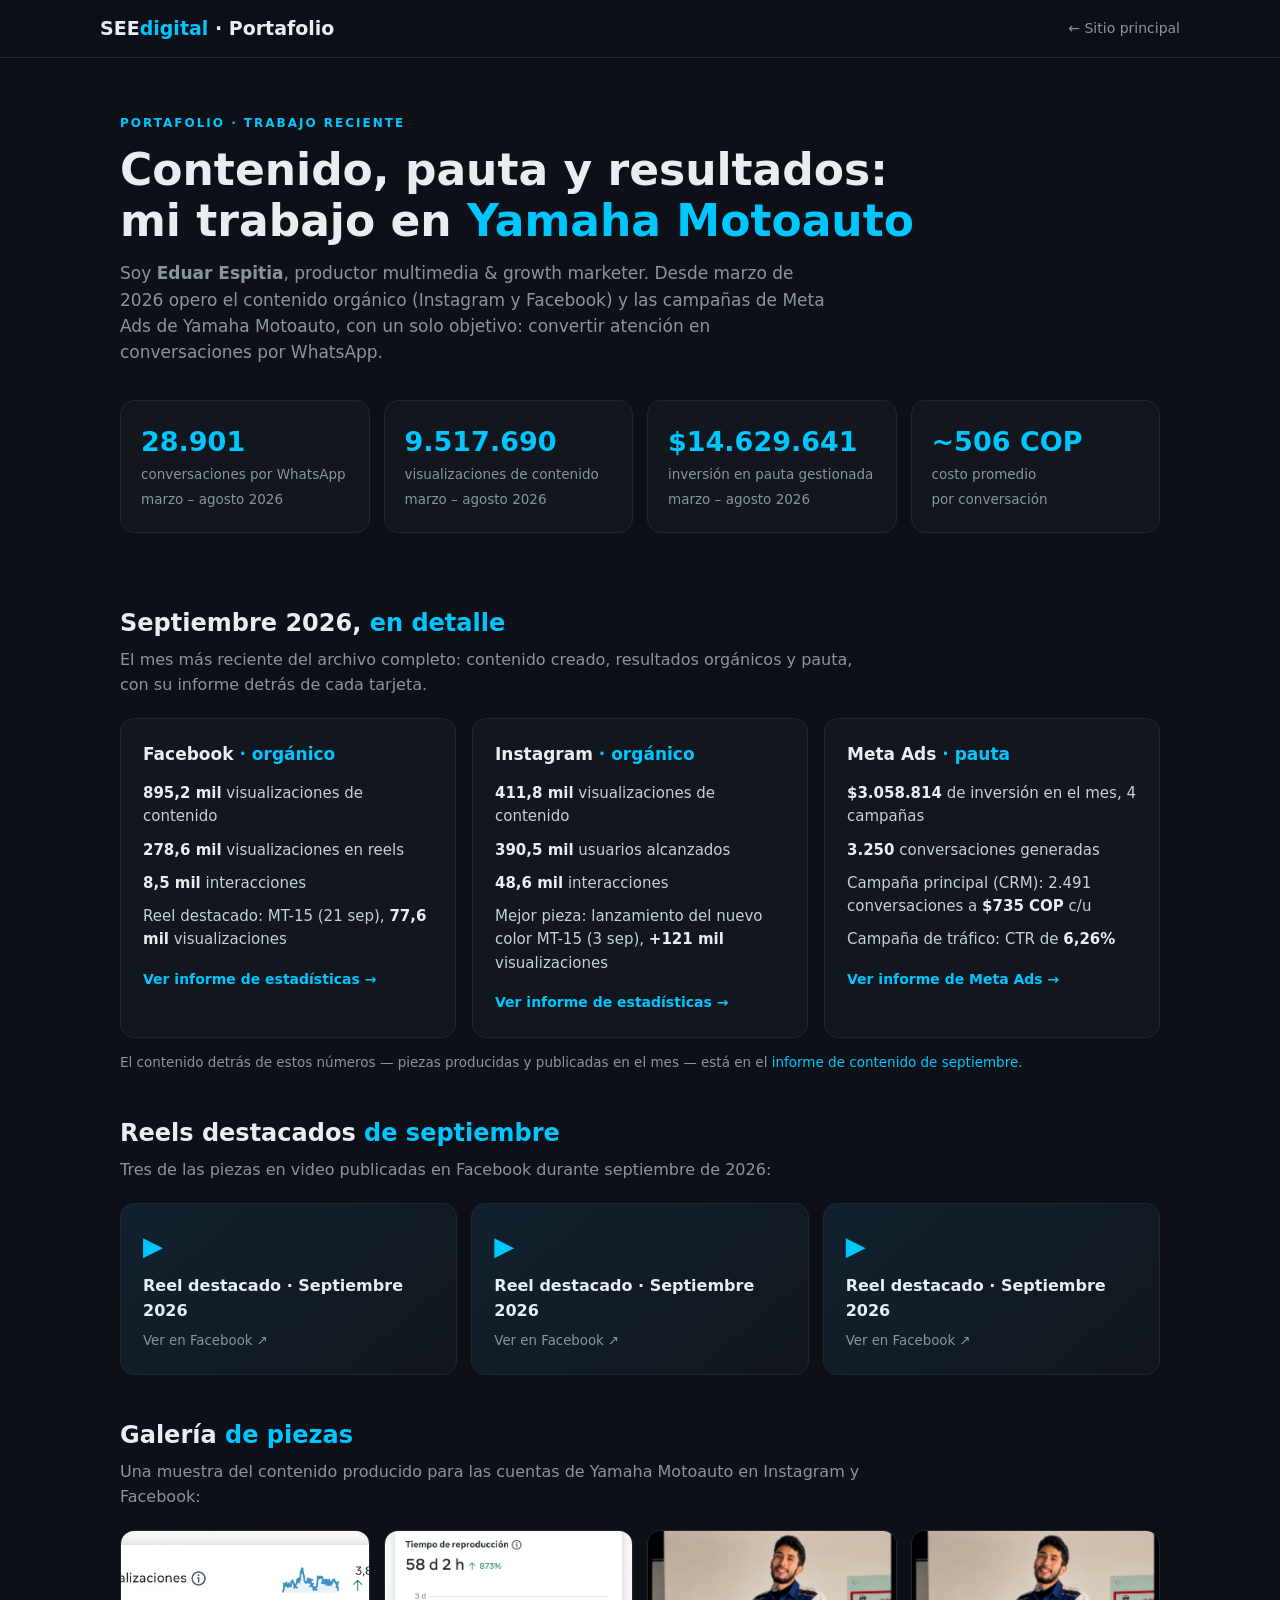
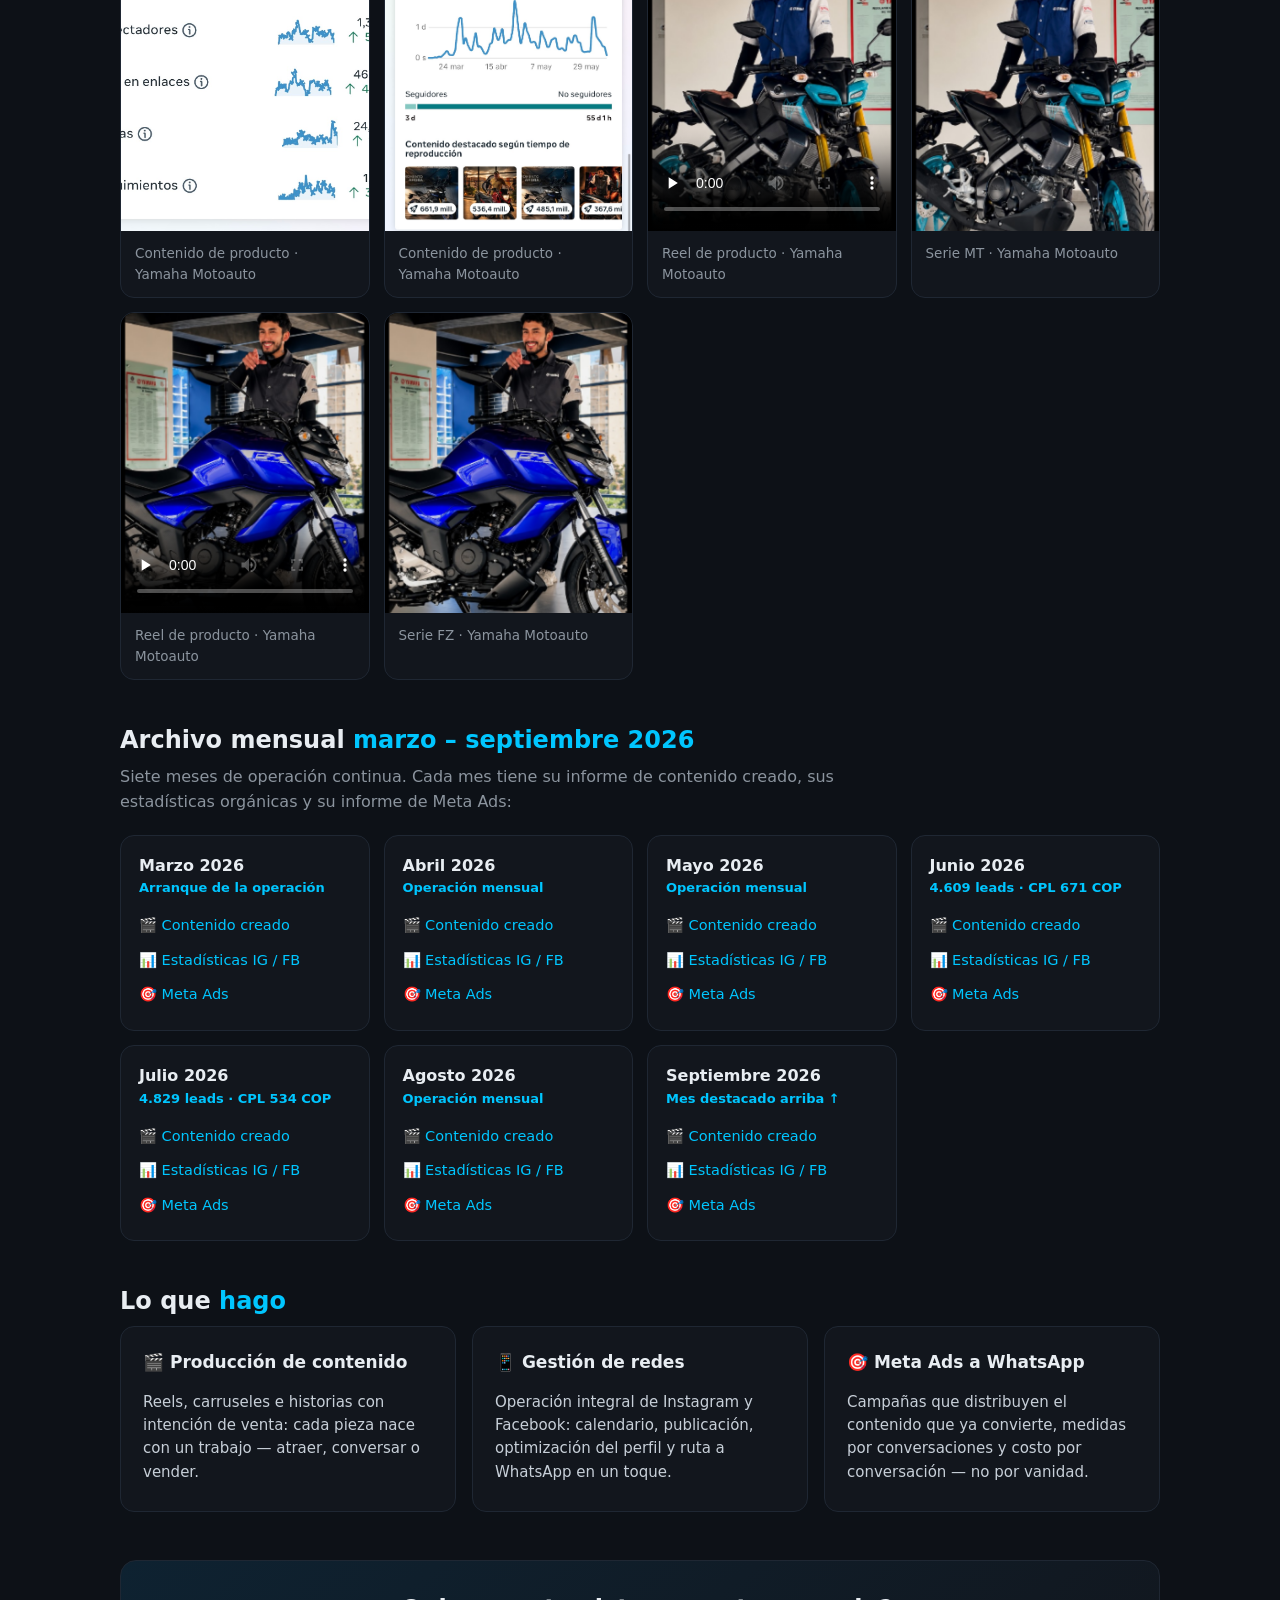
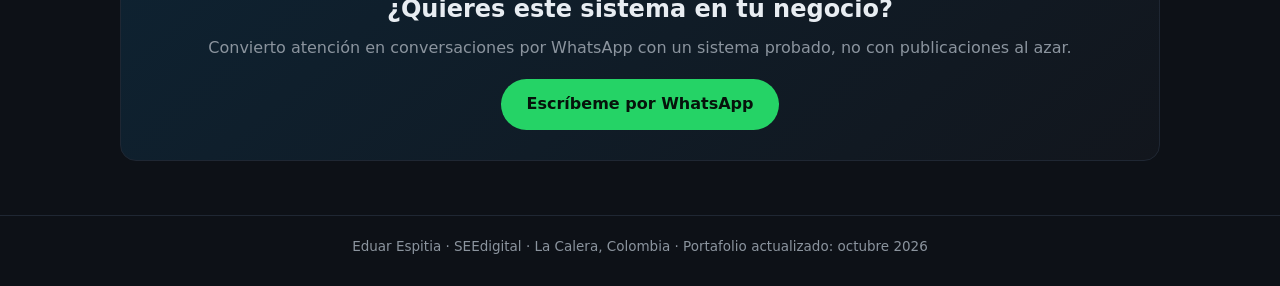
==== portafolio.html @ 9bd1888b "Portafolio visual: página de trabajo reciente (Yamaha Motoauto mar–sep 2026)" ====
<!DOCTYPE html>
<html lang="es">
<head>
<meta charset="UTF-8">
<meta name="viewport" content="width=device-width, initial-scale=1.0">
<title>Portafolio — Eduar Espitia · SEEdigital</title>
<meta name="description" content="Portafolio de trabajo reciente de Eduar Espitia (SEEdigital): producción de contenido, gestión de redes y Meta Ads para Yamaha Motoauto, marzo–septiembre 2026.">
<style>
  :root{--bg:#0d1117;--panel:#12161d;--line:#1f2733;--txt:#e8edf2;--mut:#8b949e;--cyan:#00c6ff;--wa:#25d366}
  *{margin:0;padding:0;box-sizing:border-box}
  body{background:var(--bg);color:var(--txt);font-family:'Segoe UI',system-ui,-apple-system,sans-serif;line-height:1.55}
  a{color:var(--cyan);text-decoration:none}
  a:hover{text-decoration:underline}
  .wrap{max-width:1080px;margin:0 auto;padding:0 20px}
  header{position:sticky;top:0;background:rgba(13,17,23,.92);backdrop-filter:blur(6px);border-bottom:1px solid var(--line);z-index:10}
  .nav{display:flex;justify-content:space-between;align-items:center;padding:14px 0}
  .logo{font-weight:800;font-size:19px;color:var(--txt)}
  .logo span{color:var(--cyan)}
  .nav a.back{color:var(--mut);font-size:14px}
  .hero{padding:56px 0 30px}
  .kicker{color:var(--cyan);font-weight:700;letter-spacing:2px;font-size:12px;text-transform:uppercase}
  h1{font-size:clamp(28px,4.6vw,44px);line-height:1.15;margin:12px 0 14px}
  h1 .hl{color:var(--cyan)}
  .sub{color:var(--mut);max-width:720px;font-size:17px}
  .stats{display:grid;grid-template-columns:repeat(auto-fit,minmax(210px,1fr));gap:14px;margin:34px 0 8px}
  .stat{background:var(--panel);border:1px solid var(--line);border-radius:14px;padding:20px}
  .stat b{display:block;font-size:27px;color:var(--cyan)}
  .stat small{color:var(--mut);font-size:13.5px}
  section{padding:34px 0 8px}
  h2{font-size:24px;margin-bottom:6px}
  h2 .hl{color:var(--cyan)}
  .lead{color:var(--mut);margin-bottom:20px;max-width:760px}
  .cards{display:grid;grid-template-columns:repeat(auto-fit,minmax(300px,1fr));gap:16px}
  .card{background:var(--panel);border:1px solid var(--line);border-radius:14px;padding:22px}
  .card h3{font-size:17px;margin-bottom:10px;color:var(--txt)}
  .card h3 span{color:var(--cyan)}
  .card ul{list-style:none}
  .card li{padding:5px 0;color:#c7cfd8;font-size:15px}
  .card li b{color:var(--txt)}
  .card .doc{display:inline-block;margin-top:12px;font-size:14px;font-weight:600}
  .reels{display:grid;grid-template-columns:repeat(auto-fit,minmax(240px,1fr));gap:14px}
  .reel{display:block;background:linear-gradient(140deg,#10222e,#12161d);border:1px solid var(--line);border-radius:14px;padding:22px;color:var(--txt)}
  .reel:hover{border-color:var(--cyan);text-decoration:none}
  .reel .play{font-size:26px;color:var(--cyan)}
  .reel b{display:block;margin:8px 0 4px}
  .reel small{color:var(--mut)}
  .gallery{display:grid;grid-template-columns:repeat(auto-fit,minmax(230px,1fr));gap:14px}
  .gallery figure{background:var(--panel);border:1px solid var(--line);border-radius:14px;overflow:hidden}
  .gallery img,.gallery video{width:100%;height:300px;object-fit:cover;display:block;background:#000}
  .gallery figcaption{padding:12px 14px;color:var(--mut);font-size:13.5px}
  .months{display:grid;grid-template-columns:repeat(auto-fit,minmax(230px,1fr));gap:14px}
  .month{background:var(--panel);border:1px solid var(--line);border-radius:14px;padding:18px}
  .month h3{font-size:16px;margin-bottom:10px}
  .month h3 span{color:var(--cyan);font-size:13px;display:block;font-weight:600}
  .month a{display:block;padding:6px 0;font-size:14.5px}
  .note{color:var(--mut);font-size:13.5px;margin-top:14px}
  .cta{background:linear-gradient(140deg,#0e2231,#12161d);border:1px solid var(--line);border-radius:16px;padding:30px;text-align:center;margin:40px 0 54px}
  .cta h2{margin-bottom:8px}
  .cta p{color:var(--mut);margin-bottom:18px}
  .btn{display:inline-block;background:var(--wa);color:#06130b;font-weight:700;padding:13px 26px;border-radius:999px}
  .btn:hover{text-decoration:none;filter:brightness(1.08)}
  footer{border-top:1px solid var(--line);padding:20px 0 30px;color:var(--mut);font-size:13.5px;text-align:center}
</style>
</head>
<body>
<header>
  <div class="wrap nav">
    <div class="logo">SEE<span>digital</span> · Portafolio</div>
    <a class="back" href="index.html">← Sitio principal</a>
  </div>
</header>

<main class="wrap">
  <div class="hero">
    <div class="kicker">Portafolio · Trabajo reciente</div>
    <h1>Contenido, pauta y resultados:<br>mi trabajo en <span class="hl">Yamaha Motoauto</span></h1>
    <p class="sub">Soy <b>Eduar Espitia</b>, productor multimedia &amp; growth marketer. Desde marzo de 2026 opero el contenido orgánico (Instagram y Facebook) y las campañas de Meta Ads de Yamaha Motoauto, con un solo objetivo: convertir atención en conversaciones por WhatsApp.</p>
    <div class="stats">
      <div class="stat"><b>28.901</b><small>conversaciones por WhatsApp<br>marzo – agosto 2026</small></div>
      <div class="stat"><b>9.517.690</b><small>visualizaciones de contenido<br>marzo – agosto 2026</small></div>
      <div class="stat"><b>$14.629.641</b><small>inversión en pauta gestionada<br>marzo – agosto 2026</small></div>
      <div class="stat"><b>~506 COP</b><small>costo promedio<br>por conversación</small></div>
    </div>
  </div>

  <section>
    <h2>Septiembre 2026, <span class="hl">en detalle</span></h2>
    <p class="lead">El mes más reciente del archivo completo: contenido creado, resultados orgánicos y pauta, con su informe detrás de cada tarjeta.</p>
    <div class="cards">
      <div class="card">
        <h3>Facebook <span>· orgánico</span></h3>
        <ul>
          <li><b>895,2 mil</b> visualizaciones de contenido</li>
          <li><b>278,6 mil</b> visualizaciones en reels</li>
          <li><b>8,5 mil</b> interacciones</li>
          <li>Reel destacado: MT-15 (21 sep), <b>77,6 mil</b> visualizaciones</li>
        </ul>
        <a class="doc" href="https://docs.google.com/document/d/1KktUryNRpcOenv8pymqZ5eKRdIwFMrTXj2kX5GA9mYo/edit?usp=drivesdk" target="_blank" rel="noopener">Ver informe de estadísticas →</a>
      </div>
      <div class="card">
        <h3>Instagram <span>· orgánico</span></h3>
        <ul>
          <li><b>411,8 mil</b> visualizaciones de contenido</li>
          <li><b>390,5 mil</b> usuarios alcanzados</li>
          <li><b>48,6 mil</b> interacciones</li>
          <li>Mejor pieza: lanzamiento del nuevo color MT-15 (3 sep), <b>+121 mil</b> visualizaciones</li>
        </ul>
        <a class="doc" href="https://docs.google.com/document/d/1KktUryNRpcOenv8pymqZ5eKRdIwFMrTXj2kX5GA9mYo/edit?usp=drivesdk" target="_blank" rel="noopener">Ver informe de estadísticas →</a>
      </div>
      <div class="card">
        <h3>Meta Ads <span>· pauta</span></h3>
        <ul>
          <li><b>$3.058.814</b> de inversión en el mes, 4 campañas</li>
          <li><b>3.250</b> conversaciones generadas</li>
          <li>Campaña principal (CRM): 2.491 conversaciones a <b>$735 COP</b> c/u</li>
          <li>Campaña de tráfico: CTR de <b>6,26%</b></li>
        </ul>
        <a class="doc" href="https://docs.google.com/document/d/1BCV5WRlFYzRC3xqj5bVm72K7m65YquZuJ2D0XsKb_Fw/edit?usp=drivesdk" target="_blank" rel="noopener">Ver informe de Meta Ads →</a>
      </div>
    </div>
    <p class="note">El contenido detrás de estos números — piezas producidas y publicadas en el mes — está en el <a href="https://docs.google.com/document/d/13TUKgkss99sgAhn10iKefcSpSSO8PYgovGoxJTp6TaE/edit?usp=drivesdk" target="_blank" rel="noopener">informe de contenido de septiembre</a>.</p>
  </section>

  <section>
    <h2>Reels destacados <span class="hl">de septiembre</span></h2>
    <p class="lead">Tres de las piezas en video publicadas en Facebook durante septiembre de 2026:</p>
    <div class="reels">
      <a class="reel" href="https://www.facebook.com/share/r/1UnpGqao5G/" target="_blank" rel="noopener"><span class="play">▶</span><b>Reel destacado · Septiembre 2026</b><small>Ver en Facebook ↗</small></a>
      <a class="reel" href="https://www.facebook.com/share/r/18AuU9etM2/" target="_blank" rel="noopener"><span class="play">▶</span><b>Reel destacado · Septiembre 2026</b><small>Ver en Facebook ↗</small></a>
      <a class="reel" href="https://www.facebook.com/share/r/1DbhRqhASd/" target="_blank" rel="noopener"><span class="play">▶</span><b>Reel destacado · Septiembre 2026</b><small>Ver en Facebook ↗</small></a>
    </div>
  </section>

  <section>
    <h2>Galería <span class="hl">de piezas</span></h2>
    <p class="lead">Una muestra del contenido producido para las cuentas de Yamaha Motoauto en Instagram y Facebook:</p>
    <div class="gallery">
      <figure><img src="mtr.jpg" alt="Pieza de contenido Yamaha Motoauto" loading="lazy"><figcaption>Contenido de producto · Yamaha Motoauto</figcaption></figure>
      <figure><img src="mtri.jpg" alt="Pieza de contenido Yamaha Motoauto" loading="lazy"><figcaption>Contenido de producto · Yamaha Motoauto</figcaption></figure>
      <figure><video src="vidmt.mp4" poster="mt.png" controls preload="none"></video><figcaption>Reel de producto · Yamaha Motoauto</figcaption></figure>
      <figure><img src="mt.png" alt="Yamaha MT — contenido producido" loading="lazy"><figcaption>Serie MT · Yamaha Motoauto</figcaption></figure>
      <figure><video src="fzsp.mp4" poster="fz.png" controls preload="none"></video><figcaption>Reel de producto · Yamaha Motoauto</figcaption></figure>
      <figure><img src="fz.png" alt="Yamaha FZ — contenido producido" loading="lazy"><figcaption>Serie FZ · Yamaha Motoauto</figcaption></figure>
    </div>
  </section>

  <section>
    <h2>Archivo mensual <span class="hl">marzo – septiembre 2026</span></h2>
    <p class="lead">Siete meses de operación continua. Cada mes tiene su informe de contenido creado, sus estadísticas orgánicas y su informe de Meta Ads:</p>
    <div class="months">
      <div class="month"><h3>Marzo 2026 <span>Arranque de la operación</span></h3>
        <a href="https://docs.google.com/document/d/1RBK7D0DVrUBhSsEJBZbwGU1h8WoY7sQ6slJZqyPRiLY/edit?usp=drivesdk" target="_blank" rel="noopener">🎬 Contenido creado</a>
        <a href="https://docs.google.com/document/d/1w2HcpTDngon5s4ZCPF9tUK9VEVEHDajvSTHC20fr25I/edit?usp=drivesdk" target="_blank" rel="noopener">📊 Estadísticas IG / FB</a>
        <a href="https://docs.google.com/document/d/1b4WxZovRdsC_DB0KnRAiHDnh7vqdzQsd1YOW2N6yo3s/edit?usp=drivesdk" target="_blank" rel="noopener">🎯 Meta Ads</a></div>
      <div class="month"><h3>Abril 2026 <span>Operación mensual</span></h3>
        <a href="https://docs.google.com/document/d/1_wu-Rx3HPY14JWanF7wpxg3YvuzUnZ8it9ev9WPc2nc/edit?usp=drivesdk" target="_blank" rel="noopener">🎬 Contenido creado</a>
        <a href="https://docs.google.com/document/d/18W89zpxO-q58pGmCaRCDmvSbB0zzvRatHsgEN2HmU88/edit?usp=drivesdk" target="_blank" rel="noopener">📊 Estadísticas IG / FB</a>
        <a href="https://docs.google.com/document/d/1tdbyUY-2IA80haNkFZxs85WoxU0fbTKLwxFEMf4-XBo/edit?usp=drivesdk" target="_blank" rel="noopener">🎯 Meta Ads</a></div>
      <div class="month"><h3>Mayo 2026 <span>Operación mensual</span></h3>
        <a href="https://docs.google.com/document/d/1b9RMRQ0XyprjmPfmsAKInC1JUSdGt_jTKhysDs0dlx4/edit?usp=drivesdk" target="_blank" rel="noopener">🎬 Contenido creado</a>
        <a href="https://docs.google.com/document/d/1XLW_ByBXldEyves0UTuBhJpnrvLywPjjB9hjrDdrZLQ/edit?usp=drivesdk" target="_blank" rel="noopener">📊 Estadísticas IG / FB</a>
        <a href="https://docs.google.com/document/d/1Xsw-XExUT5CHQa6EK9XcqvWVcHs-DkGtKeT11mEssuI/edit?usp=drivesdk" target="_blank" rel="noopener">🎯 Meta Ads</a></div>
      <div class="month"><h3>Junio 2026 <span>4.609 leads · CPL 671 COP</span></h3>
        <a href="https://docs.google.com/document/d/13sSBu9s_maNNxeZTrJtanmphSLh_1djgUaWo_iL4fco/edit?usp=drivesdk" target="_blank" rel="noopener">🎬 Contenido creado</a>
        <a href="https://docs.google.com/document/d/1UItjT3jYCs5AoRfClK1gY0u1ThKVWb5aQ7l8M8caRBs/edit?usp=drivesdk" target="_blank" rel="noopener">📊 Estadísticas IG / FB</a>
        <a href="https://docs.google.com/document/d/1e0Ejm888HFuMBgIeUg1siWZXWLuYLW527PoAHaRR0cc/edit?usp=drivesdk" target="_blank" rel="noopener">🎯 Meta Ads</a></div>
      <div class="month"><h3>Julio 2026 <span>4.829 leads · CPL 534 COP</span></h3>
        <a href="https://docs.google.com/document/d/1VfN29moXP4JhdJQoq6HKMyTcTjsWeW5Phhtc3fqvOWk/edit?usp=drivesdk" target="_blank" rel="noopener">🎬 Contenido creado</a>
        <a href="https://docs.google.com/document/d/12uIxOpKi94alMGKRqdEBPqyShQKN_l5jqRI9xvo8Dso/edit?usp=drivesdk" target="_blank" rel="noopener">📊 Estadísticas IG / FB</a>
        <a href="https://docs.google.com/document/d/1RxhZ_kWFVNOtCcUBTkgT-UiQMJ28IRPmEJrlUPylUoU/edit?usp=drivesdk" target="_blank" rel="noopener">🎯 Meta Ads</a></div>
      <div class="month"><h3>Agosto 2026 <span>Operación mensual</span></h3>
        <a href="https://docs.google.com/document/d/1AiFLPLplJgLBwaYOV-l5sdn2_a77or5y4AnnHHWr-XE/edit?usp=drivesdk" target="_blank" rel="noopener">🎬 Contenido creado</a>
        <a href="https://docs.google.com/document/d/1mjjMVXOJBw_D5EZGE_B5OJWdvU3a7Eip-tCGyxoxfZ4/edit?usp=drivesdk" target="_blank" rel="noopener">📊 Estadísticas IG / FB</a>
        <a href="https://docs.google.com/document/d/1M5kh1n2J3pVeiopVZqR5OoY8WuMAxSyj_4hUSraUgwM/edit?usp=drivesdk" target="_blank" rel="noopener">🎯 Meta Ads</a></div>
      <div class="month"><h3>Septiembre 2026 <span>Mes destacado arriba ↑</span></h3>
        <a href="https://docs.google.com/document/d/13TUKgkss99sgAhn10iKefcSpSSO8PYgovGoxJTp6TaE/edit?usp=drivesdk" target="_blank" rel="noopener">🎬 Contenido creado</a>
        <a href="https://docs.google.com/document/d/1KktUryNRpcOenv8pymqZ5eKRdIwFMrTXj2kX5GA9mYo/edit?usp=drivesdk" target="_blank" rel="noopener">📊 Estadísticas IG / FB</a>
        <a href="https://docs.google.com/document/d/1BCV5WRlFYzRC3xqj5bVm72K7m65YquZuJ2D0XsKb_Fw/edit?usp=drivesdk" target="_blank" rel="noopener">🎯 Meta Ads</a></div>
    </div>
  </section>

  <section>
    <h2>Lo que <span class="hl">hago</span></h2>
    <div class="cards">
      <div class="card"><h3>🎬 Producción de contenido</h3><ul><li>Reels, carruseles e historias con intención de venta: cada pieza nace con un trabajo — atraer, conversar o vender.</li></ul></div>
      <div class="card"><h3>📱 Gestión de redes</h3><ul><li>Operación integral de Instagram y Facebook: calendario, publicación, optimización del perfil y ruta a WhatsApp en un toque.</li></ul></div>
      <div class="card"><h3>🎯 Meta Ads a WhatsApp</h3><ul><li>Campañas que distribuyen el contenido que ya convierte, medidas por conversaciones y costo por conversación — no por vanidad.</li></ul></div>
    </div>
  </section>

  <div class="cta">
    <h2>¿Quieres este sistema en tu negocio?</h2>
    <p>Convierto atención en conversaciones por WhatsApp con un sistema probado, no con publicaciones al azar.</p>
    <a class="btn" href="https://wa.me/573227693719?text=Hola%20Eduar%2C%20vi%20tu%20portafolio%20y%20quiero%20informaci%C3%B3n%20del%20Sistema%20SEEdigital" target="_blank" rel="noopener">Escríbeme por WhatsApp</a>
  </div>
</main>

<footer>Eduar Espitia · SEEdigital · La Calera, Colombia · Portafolio actualizado: octubre 2026</footer>
</body>
</html>
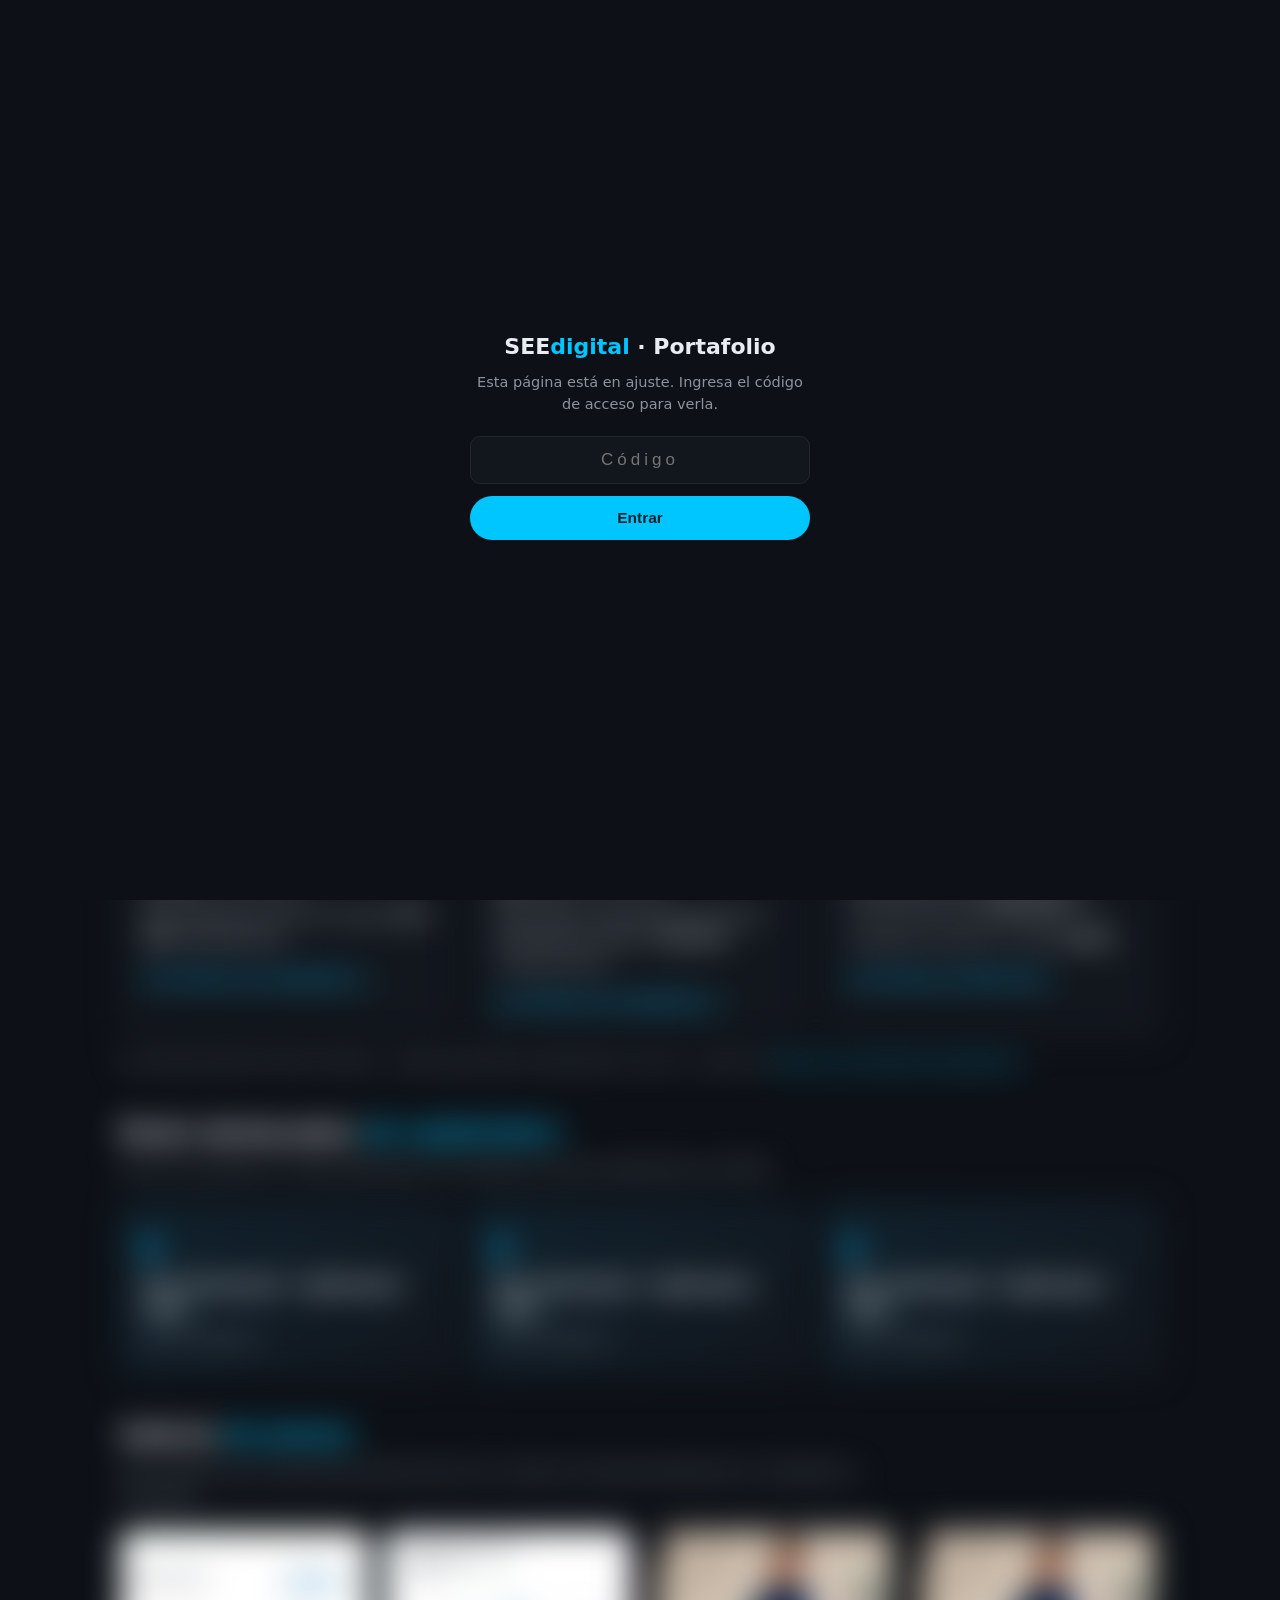
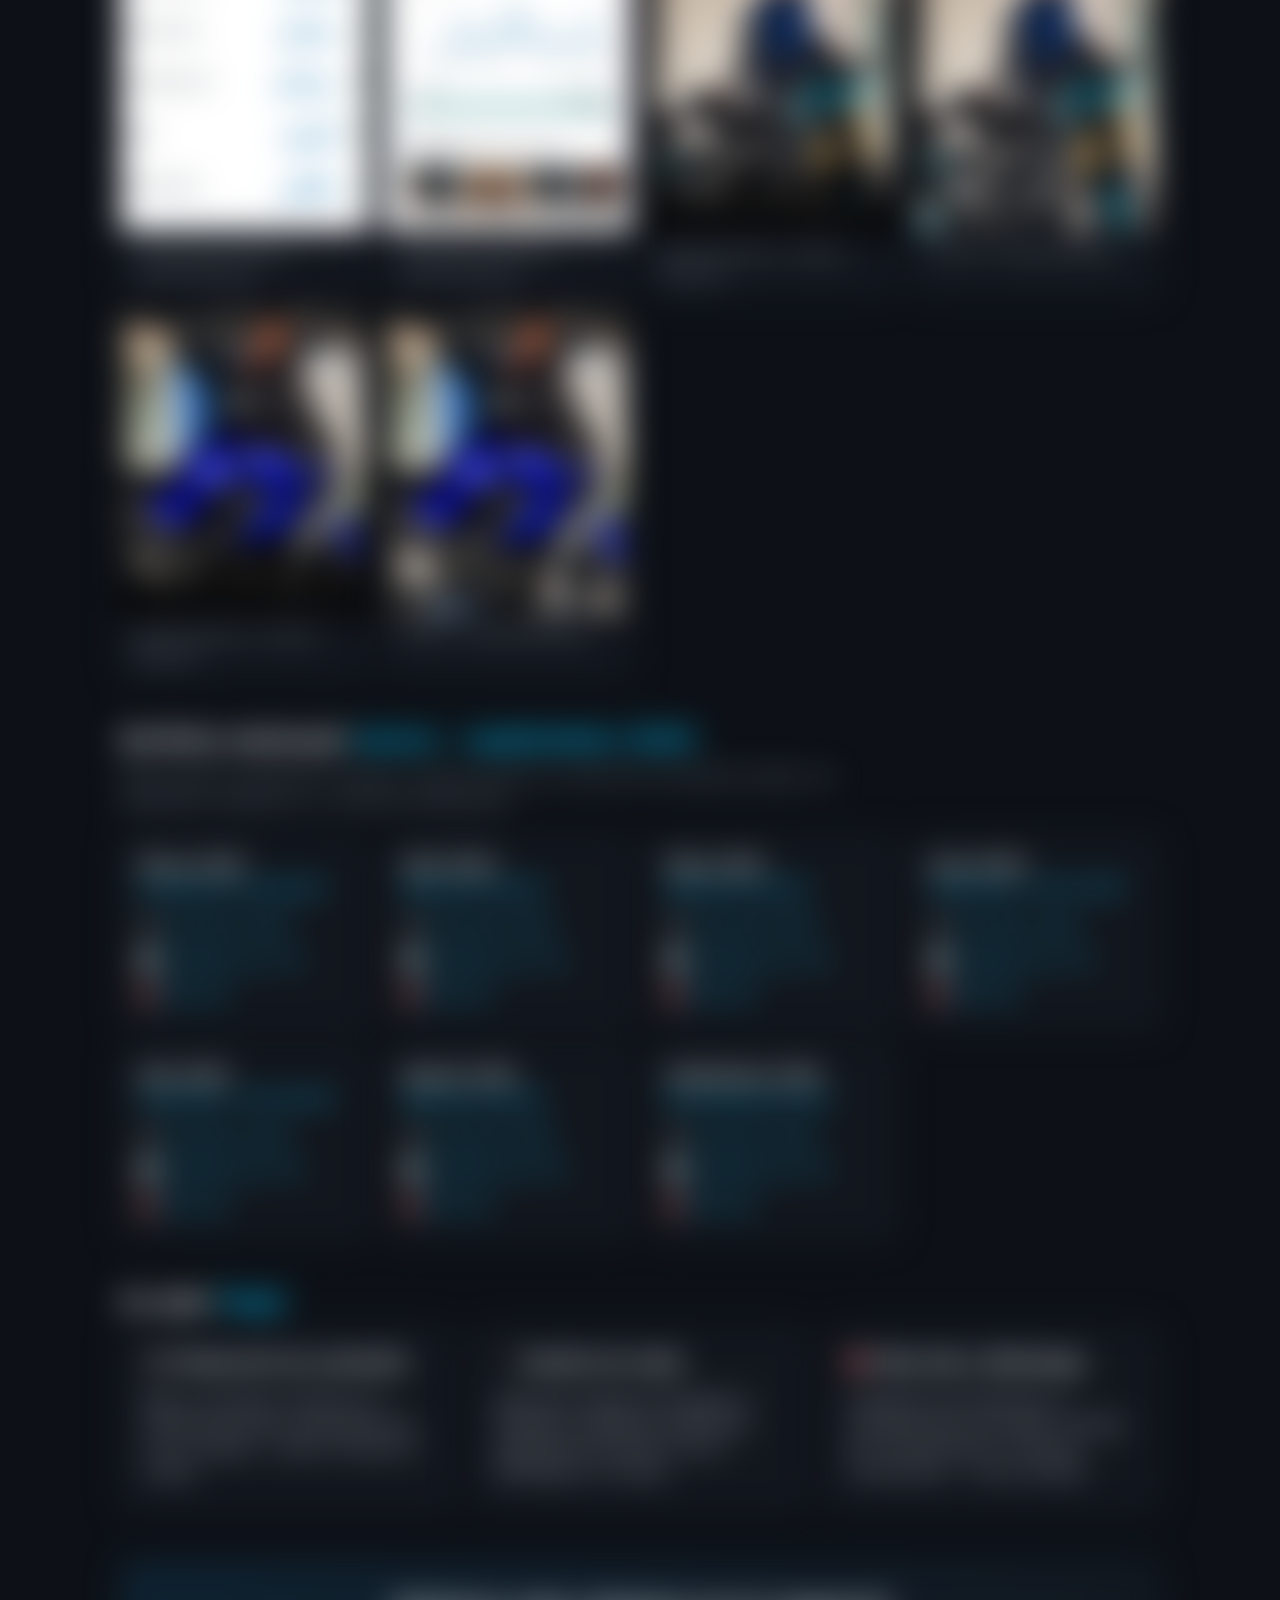
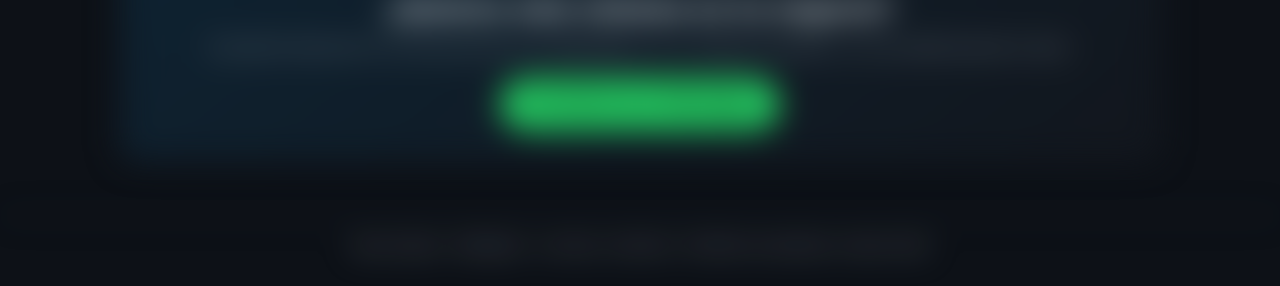
==== commit 28d36208: "Portafolio: candado temporal con código de acceso + noindex" ====
--- a/portafolio.html
+++ b/portafolio.html
@@ -5,6 +5,8 @@
 <meta name="viewport" content="width=device-width, initial-scale=1.0">
 <title>Portafolio — Eduar Espitia · SEEdigital</title>
 <meta name="description" content="Portafolio de trabajo reciente de Eduar Espitia (SEEdigital): producción de contenido, gestión de redes y Meta Ads para Yamaha Motoauto, marzo–septiembre 2026.">
+<meta name="robots" content="noindex, nofollow">
+<script>if(sessionStorage.getItem('pf_ok')!=='1'){document.documentElement.classList.add('locked')}</script>
 <style>
   :root{--bg:#0d1117;--panel:#12161d;--line:#1f2733;--txt:#e8edf2;--mut:#8b949e;--cyan:#00c6ff;--wa:#25d366}
   *{margin:0;padding:0;box-sizing:border-box}
@@ -60,9 +62,45 @@
   .btn{display:inline-block;background:var(--wa);color:#06130b;font-weight:700;padding:13px 26px;border-radius:999px}
   .btn:hover{text-decoration:none;filter:brightness(1.08)}
   footer{border-top:1px solid var(--line);padding:20px 0 30px;color:var(--mut);font-size:13.5px;text-align:center}
+  html.locked body>*:not(#gate){filter:blur(16px);pointer-events:none;user-select:none}
+  html.locked body{overflow:hidden}
+  #gate{display:none}
+  html.locked #gate{display:flex;position:fixed;inset:0;z-index:999;background:#0d1117;align-items:center;justify-content:center;padding:20px}
+  .gate-card{text-align:center;max-width:340px;width:100%}
+  .gate-card .logo{font-size:22px;margin-bottom:6px}
+  .gate-card p{color:var(--mut);font-size:14.5px;margin-bottom:20px}
+  .gate-card input{width:100%;padding:13px 16px;border-radius:10px;border:1px solid var(--line);background:var(--panel);color:var(--txt);font-size:17px;text-align:center;letter-spacing:4px;outline:none}
+  .gate-card input:focus{border-color:var(--cyan)}
+  .gate-card button{width:100%;margin-top:12px;padding:13px;border:0;border-radius:999px;background:var(--cyan);color:#04222e;font-weight:700;font-size:15.5px;cursor:pointer}
+  .gate-err{color:#ff7b72;font-size:13.5px;min-height:20px;margin-top:10px}
 </style>
 </head>
 <body>
+<div id="gate" role="dialog" aria-label="Acceso al portafolio">
+  <form class="gate-card" id="gate-form">
+    <div class="logo">SEE<span style="color:var(--cyan)">digital</span> · Portafolio</div>
+    <p>Esta página está en ajuste. Ingresa el código de acceso para verla.</p>
+    <input id="gate-code" type="password" inputmode="numeric" autocomplete="off" placeholder="Código" aria-label="Código de acceso">
+    <button type="submit">Entrar</button>
+    <div class="gate-err" id="gate-err"></div>
+  </form>
+</div>
+<script>
+(function(){
+  var HASH='d54123de468bd42ea00dafbd777f85fe5fa1ff6404d9838c007953c25c92a1c5';
+  function unlock(){document.documentElement.classList.remove('locked');sessionStorage.setItem('pf_ok','1');}
+  if(!document.documentElement.classList.contains('locked')){sessionStorage.setItem('pf_ok','1');}
+  document.getElementById('gate-form').addEventListener('submit',function(e){
+    e.preventDefault();
+    var v=document.getElementById('gate-code').value.trim();
+    crypto.subtle.digest('SHA-256',new TextEncoder().encode(v)).then(function(buf){
+      var hex=Array.from(new Uint8Array(buf)).map(function(b){return b.toString(16).padStart(2,'0')}).join('');
+      if(hex===HASH){unlock();}
+      else{document.getElementById('gate-err').textContent='Código incorrecto. Intenta de nuevo.';}
+    });
+  });
+})();
+</script>
 <header>
   <div class="wrap nav">
     <div class="logo">SEE<span>digital</span> · Portafolio</div>
